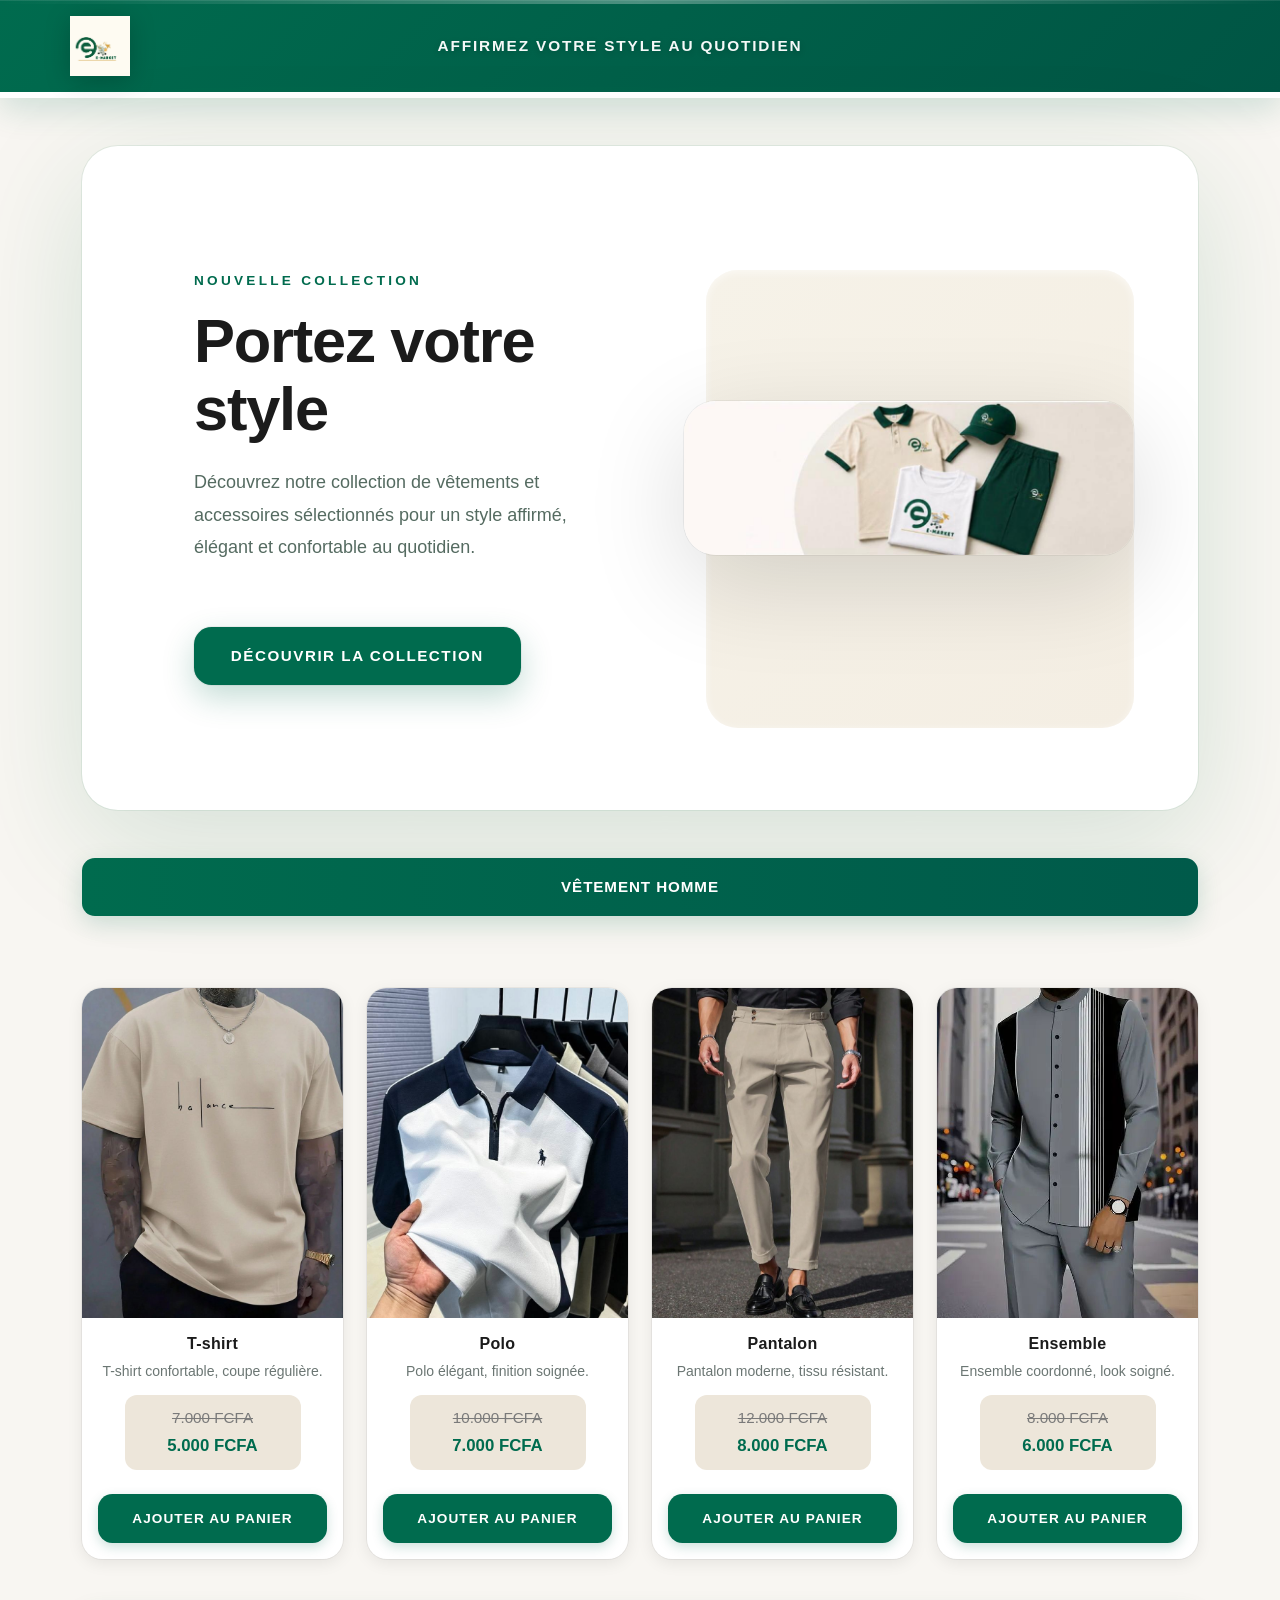
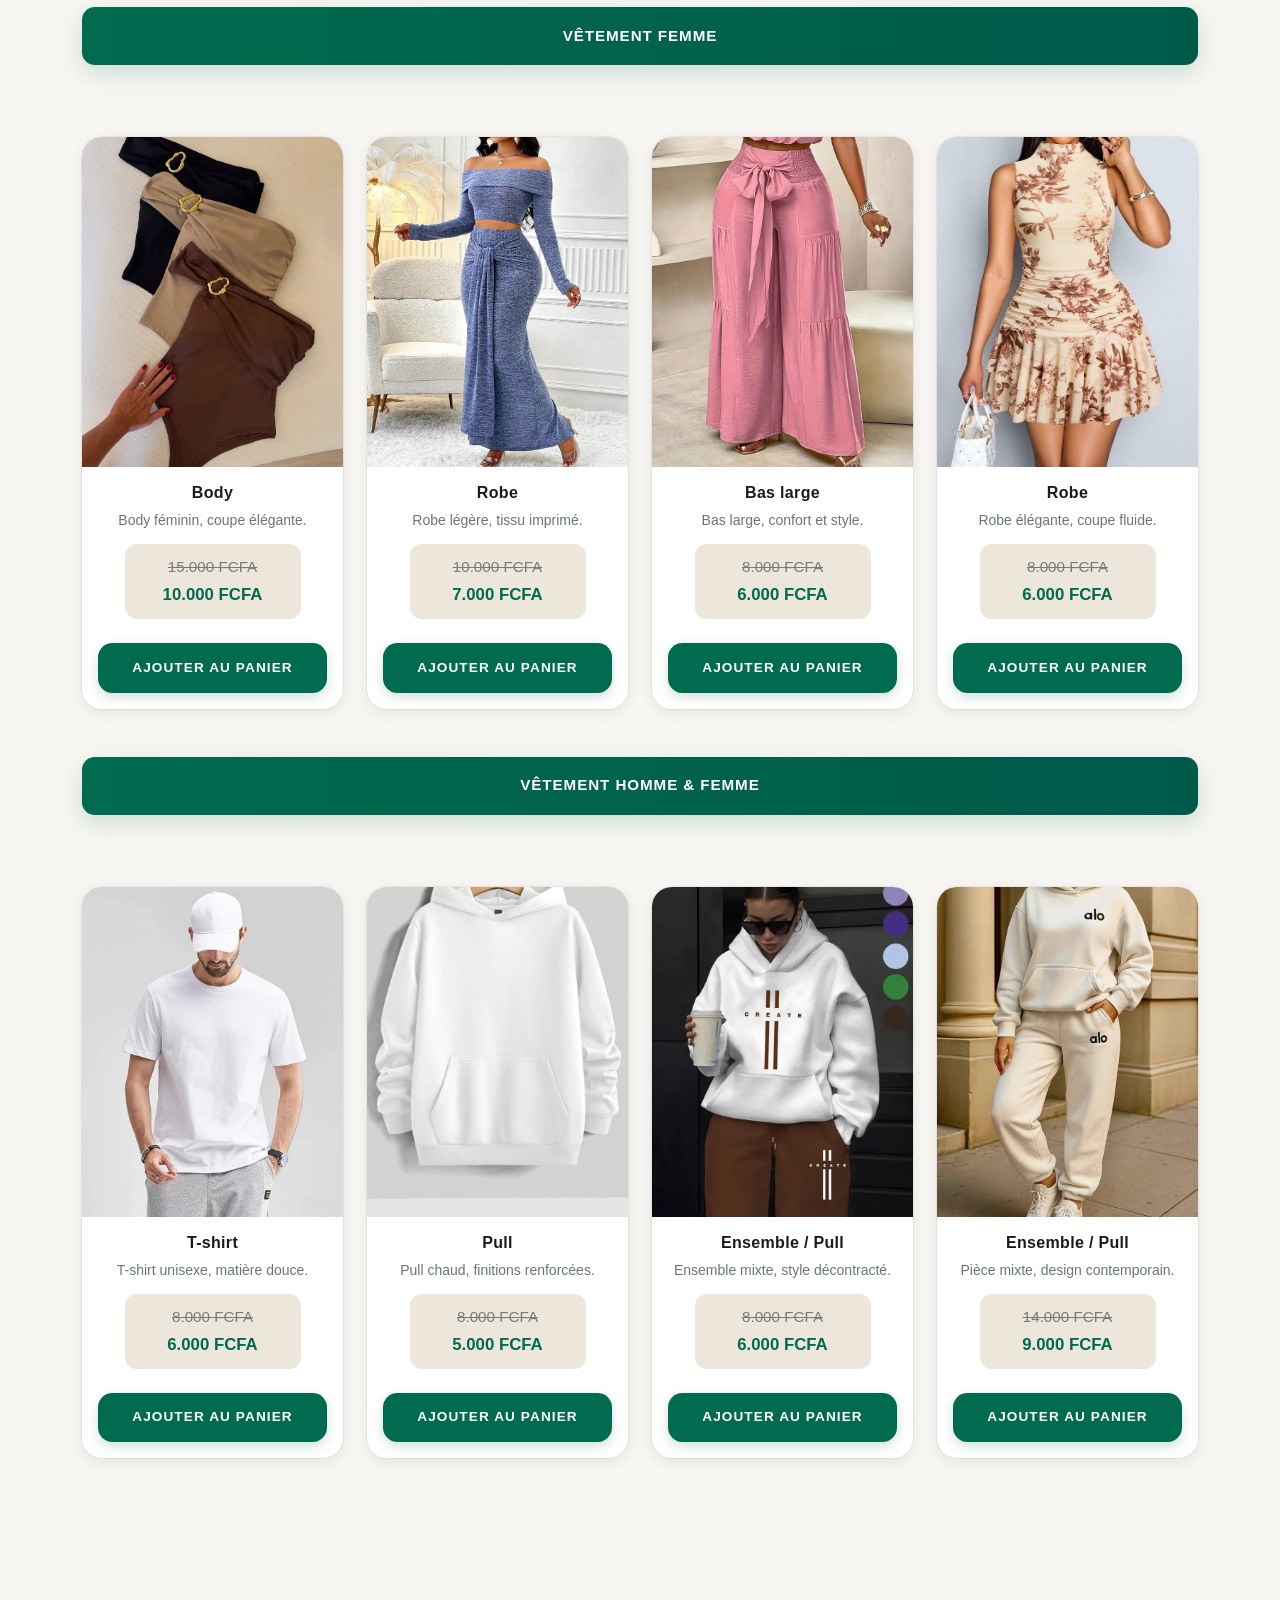
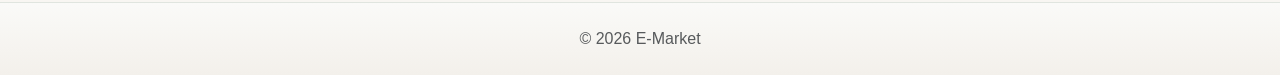
==== index.html @ d2a5f45b "cc" ====
<!doctype html>
<!--
  index.html
  Reproduction fidèle de la maquette — HTML5 + Bootstrap 5 + CSS
  Ne contient pas de JavaScript (contraintes respectées)
-->
<html lang="fr">
<head>
  <meta charset="utf-8" />
  <meta name="viewport" content="width=device-width, initial-scale=1" />
  <title>E-Market — Boutique</title>
  <link href="https://cdn.jsdelivr.net/npm/bootstrap@5.3.2/dist/css/bootstrap.min.css" rel="stylesheet">
  <link rel="stylesheet" href="css/style.css">
</head>
<body>

  <!-- Top banner (bannière supérieure) -->
  <header class="site-header">
    <div class="header-accent" aria-hidden="true"></div>
    <div class="container header-inner d-flex align-items-center justify-content-between">
      <div class="brand-logo">
        <!-- logo placé en haut à gauche -->
        <img src="logo.jpeg" alt="E-Market" class="logo-img">
      </div>
      <div class="header-text">AFFIRMEZ VOTRE STYLE AU QUOTIDIEN</div>
      <div class="header-spacer"></div>
    </div>
  </header>

  <main>
    <!-- HERO SECTION -->
    <section class="hero-section py-5">
      <div class="container">
        <div class="row gx-0 align-items-center justify-content-center">
          <div class="col-12">
            <div class="hero-card position-relative">
              <div class="hero-content p-4 p-lg-5">
                <p class="hero-label">NOUVELLE COLLECTION</p>
                <h1 class="hero-title">Portez votre style</h1>
                <p class="hero-text">Découvrez notre collection de vêtements et accessoires sélectionnés pour un style affirmé, élégant et confortable au quotidien.</p>
                <a href="#collection" class="btn btn-emerald mt-4">DÉCOUVRIR LA COLLECTION</a>
              </div>

              <div class="hero-visual position-relative mt-4 mt-lg-0">
                <div class="hero-circle" aria-hidden="true"></div>
                <img src="assets/hero.jpg" alt="Collection E-Market" class="hero-img img-fluid">
              </div>
            </div>
          </div>
        </div>
      </div>
    </section>

    <!-- PRODUCTS: HOMME -->
    <section id="collection" class="product-section container mb-5">
      <div class="section-title">Vêtement HOMME</div>
      <div class="row g-4 mt-3">
        <!-- product card (repeat for 4 items) -->
        <div class="col-12 col-md-6 col-lg-3">
          <div class="card product-card">
            <img src="assets/homme1-t-shirt.jpg" class="card-img-top" alt="T-shirt">
            <div class="card-body text-center">
              <h6 class="product-name">T-shirt</h6>
              <p class="product-desc">T-shirt confortable, coupe régulière.</p>
              <div class="price-box mx-auto">
                <span class="price-old">7.000 FCFA</span>
                <span class="price-new">5.000 FCFA</span>
              </div>
              <button class="btn btn-add mt-2">AJOUTER AU PANIER</button>
            </div>
          </div>
        </div>

        <div class="col-12 col-md-6 col-lg-3">
          <div class="card product-card">
            <img src="assets/homme4-polo.jpg" class="card-img-top" alt="Polo">
            <div class="card-body text-center">
              <h6 class="product-name">Polo</h6>
              <p class="product-desc">Polo élégant, finition soignée.</p>
              <div class="price-box mx-auto">
                <span class="price-old">10.000 FCFA</span>
                <span class="price-new">7.000 FCFA</span>
              </div>
              <button class="btn btn-add mt-2">AJOUTER AU PANIER</button>
            </div>
          </div>
        </div>

        <div class="col-12 col-md-6 col-lg-3">
          <div class="card product-card">
            <img src="assets/homme5-pantalon.jpg" class="card-img-top" alt="Pantalon">
            <div class="card-body text-center">
              <h6 class="product-name">Pantalon</h6>
              <p class="product-desc">Pantalon moderne, tissu résistant.</p>
              <div class="price-box mx-auto">
                <span class="price-old">12.000 FCFA</span>
                <span class="price-new">8.000 FCFA</span>
              </div>
              <button class="btn btn-add mt-2">AJOUTER AU PANIER</button>
            </div>
          </div>
        </div>

        <div class="col-12 col-md-6 col-lg-3">
          <div class="card product-card">
            <img src="assets/homme3-ensemble.jpg" class="card-img-top" alt="Ensemble">
            <div class="card-body text-center">
              <h6 class="product-name">Ensemble</h6>
              <p class="product-desc">Ensemble coordonné, look soigné.</p>
              <div class="price-box mx-auto">
                <span class="price-old">8.000 FCFA</span>
                <span class="price-new">6.000 FCFA</span>
              </div>
              <button class="btn btn-add mt-2">AJOUTER AU PANIER</button>
            </div>
          </div>
        </div>
      </div>

      <!-- FEMME -->
      <div class="section-title mt-5">Vêtement FEMME</div>
      <div class="row g-4 mt-3">
        <div class="col-12 col-md-6 col-lg-3">
          <div class="card product-card">
            <img src="assets/femme1-body.jpg" class="card-img-top" alt="Body">
            <div class="card-body text-center">
              <h6 class="product-name">Body</h6>
              <p class="product-desc">Body féminin, coupe élégante.</p>
              <div class="price-box mx-auto">
                <span class="price-old">15.000 FCFA</span>
                <span class="price-new">10.000 FCFA</span>
              </div>
              <button class="btn btn-add mt-2">AJOUTER AU PANIER</button>
            </div>
          </div>
        </div>

        <div class="col-12 col-md-6 col-lg-3">
          <div class="card product-card">
            <img src="assets/femme2-robe.jpg" class="card-img-top" alt="Robe">
            <div class="card-body text-center">
              <h6 class="product-name">Robe</h6>
              <p class="product-desc">Robe légère, tissu imprimé.</p>
              <div class="price-box mx-auto">
                <span class="price-old">10.000 FCFA</span>
                <span class="price-new">7.000 FCFA</span>
              </div>
              <button class="btn btn-add mt-2">AJOUTER AU PANIER</button>
            </div>
          </div>
        </div>

        <div class="col-12 col-md-6 col-lg-3">
          <div class="card product-card">
            <img src="assets/femme3-bas-large.jpg" class="card-img-top" alt="Bas large">
            <div class="card-body text-center">
              <h6 class="product-name">Bas large</h6>
              <p class="product-desc">Bas large, confort et style.</p>
              <div class="price-box mx-auto">
                <span class="price-old">8.000 FCFA</span>
                <span class="price-new">6.000 FCFA</span>
              </div>
              <button class="btn btn-add mt-2">AJOUTER AU PANIER</button>
            </div>
          </div>
        </div>

        <div class="col-12 col-md-6 col-lg-3">
          <div class="card product-card">
            <img src="assets/femme7-robe.jpg" class="card-img-top" alt="Robe">
            <div class="card-body text-center">
              <h6 class="product-name">Robe</h6>
              <p class="product-desc">Robe élégante, coupe fluide.</p>
              <div class="price-box mx-auto">
                <span class="price-old">8.000 FCFA</span>
                <span class="price-new">6.000 FCFA</span>
              </div>
              <button class="btn btn-add mt-2">AJOUTER AU PANIER</button>
            </div>
          </div>
        </div>
      </div>

      <!-- HOMME & FEMME -->
      <div class="section-title mt-5">Vêtement HOMME & FEMME</div>
      <div class="row g-4 mt-3 mb-5">
        <div class="col-12 col-md-6 col-lg-3">
          <div class="card product-card">
            <img src="assets/homme6-t-shirt.jpg" class="card-img-top" alt="T-shirt">
            <div class="card-body text-center">
              <h6 class="product-name">T-shirt</h6>
              <p class="product-desc">T-shirt unisexe, matière douce.</p>
              <div class="price-box mx-auto">
                <span class="price-old">8.000 FCFA</span>
                <span class="price-new">6.000 FCFA</span>
              </div>
              <button class="btn btn-add mt-2">AJOUTER AU PANIER</button>
            </div>
          </div>
        </div>

        <div class="col-12 col-md-6 col-lg-3">
          <div class="card product-card">
            <img src="assets/homme2-pull.jpg" class="card-img-top" alt="Pull">
            <div class="card-body text-center">
              <h6 class="product-name">Pull</h6>
              <p class="product-desc">Pull chaud, finitions renforcées.</p>
              <div class="price-box mx-auto">
                <span class="price-old">8.000 FCFA</span>
                <span class="price-new">5.000 FCFA</span>
              </div>
              <button class="btn btn-add mt-2">AJOUTER AU PANIER</button>
            </div>
          </div>
        </div>

        <div class="col-12 col-md-6 col-lg-3">
          <div class="card product-card">
            <img src="assets/femme5-ensemble-pull.jpg" class="card-img-top" alt="Ensemble/pull">
            <div class="card-body text-center">
              <h6 class="product-name">Ensemble / Pull</h6>
              <p class="product-desc">Ensemble mixte, style décontracté.</p>
              <div class="price-box mx-auto">
                <span class="price-old">8.000 FCFA</span>
                <span class="price-new">6.000 FCFA</span>
              </div>
              <button class="btn btn-add mt-2">AJOUTER AU PANIER</button>
            </div>
          </div>
        </div>

        <div class="col-12 col-md-6 col-lg-3">
          <div class="card product-card">
            <img src="assets/femme6-ensemble-pull.jpg" class="card-img-top" alt="Ensemble/pull">
            <div class="card-body text-center">
              <h6 class="product-name">Ensemble / Pull</h6>
              <p class="product-desc">Pièce mixte, design contemporain.</p>
              <div class="price-box mx-auto">
                <span class="price-old">14.000 FCFA</span>
                <span class="price-new">9.000 FCFA</span>
              </div>
              <button class="btn btn-add mt-2">AJOUTER AU PANIER</button>
            </div>
          </div>
        </div>
      </div>
    </section>
  </main>

  <footer class="footer py-4 text-center text-muted">
    © 2026 E-Market
  </footer>

</body>
</html>
---- css/style.css ----
:root {
  /* Palette from maquette */
  --emerald: #006B4E; /* main green */
  --emerald-dark: #00573f;
  --beige: #EDE6DA; /* soft card/beige accents */
  --bg: #F8F6F2; /* page background per spec */
  --text: #1b1b1b;
  --muted: #5a5a5a;
}

* {
  box-sizing: border-box;
}

body {
  margin: 0;
  font-family: "Inter", "Helvetica Neue", Arial, sans-serif;
  background: var(--bg);
  color: var(--text);
  -webkit-font-smoothing: antialiased;
  -moz-osx-font-smoothing: grayscale;
  scroll-behavior: smooth;
}

@keyframes fadeInUp {
  from {
    opacity: 0;
    transform: translateY(20px);
  }
  to {
    opacity: 1;
    transform: translateY(0);
  }
}

@keyframes slideInRight {
  from {
    opacity: 0;
    transform: translateX(-30px);
  }
  to {
    opacity: 1;
    transform: translateX(0);
  }
}

.site-header {
  position: relative;
  background: linear-gradient(135deg, var(--emerald) 0%, #005544 100%);
  border-bottom: 6px solid #fff;
  box-shadow: 0 12px 32px rgba(0, 107, 78, 0.16), inset 0 1px 0 rgba(255, 255, 255, 0.1);
}

.header-accent {
  position: absolute;
  top: 0;
  left: 0;
  right: 0;
  height: 4px;
  background: linear-gradient(90deg, transparent 0%, rgba(255, 255, 255, 0.3) 50%, transparent 100%);
}

.site-header .header-inner {
  height: 100%;
  min-height: 88px;
  padding: 1rem 0;
  animation: slideInRight 0.6s ease-out;
}

.brand-logo {
  flex: 0 0 auto;
  transition: transform 0.3s cubic-bezier(0.4, 0, 0.2, 1);
}

.brand-logo:hover {
  transform: scale(1.08);
}

.brand-logo .logo-img {
  max-height: 60px;
  width: auto;
  display: block;
  filter: drop-shadow(0 4px 12px rgba(0, 0, 0, 0.2));
  transition: filter 0.3s ease-out;
}

.brand-logo:hover .logo-img {
  filter: drop-shadow(0 6px 16px rgba(0, 0, 0, 0.3));
}

.header-text {
  flex: 1 1 auto;
  color: rgba(255, 255, 255, 0.96);
  text-transform: uppercase;
  letter-spacing: 0.12em;
  font-weight: 700;
  font-size: 0.96rem;
  text-align: center;
  text-shadow: 0 2px 6px rgba(0, 0, 0, 0.18);
  animation: fadeIn 0.8s ease-out 0.3s both;
}

@keyframes fadeIn {
  from {
    opacity: 0;
  }
  to {
    opacity: 1;
  }
}

.header-spacer {
  flex: 0 0 100px;
}

.hero-section {
  padding: 7rem 0 4.5rem;
}

.hero-card {
  background: #fff;
  border-radius: 2.25rem;
  box-shadow: 0 32px 120px rgba(15, 107, 63, 0.15), 0 0 0 1px rgba(15, 107, 63, 0.08);
  padding: 4.5rem 4rem;
  display: grid;
  grid-template-columns: 1.05fr 0.95fr;
  gap: 2.5rem;
  align-items: center;
  min-height: 620px;
  overflow: hidden;
  animation: fadeInUp 0.8s ease-out 0.2s both;
}

.hero-label {
  color: var(--emerald);
  font-weight: 800;
  letter-spacing: 0.24em;
  text-transform: uppercase;
  margin-bottom: 1rem;
  font-size: 0.85rem;
}

.hero-title {
  font-size: clamp(3.8rem, 4.8vw, 5.5rem);
  line-height: 1.1;
  margin-bottom: 1.5rem;
  font-weight: 900;
  max-width: 12ch;
  color: var(--text);
  letter-spacing: -0.02em;
}

.hero-text {
  color: #556b61;
  font-size: 1.125rem;
  max-width: 44rem;
  line-height: 1.8;
  margin-bottom: 2.5rem;
  font-weight: 400;
}

.btn-emerald {
  background: var(--emerald);
  border: none;
  color: #fff;
  padding: 1.1rem 2.3rem;
  font-size: 0.95rem;
  border-radius: 1.1rem;
  box-shadow: 0 12px 32px rgba(0, 107, 78, 0.24), 0 0 0 1px rgba(0, 0, 0, 0.05);
  text-transform: uppercase;
  letter-spacing: 0.1em;
  font-weight: 700;
  transition: all 0.3s cubic-bezier(0.4, 0, 0.2, 1);
  cursor: pointer;
}

.btn-emerald:hover {
  background: var(--emerald-dark);
  transform: translateY(-3px);
  box-shadow: 0 18px 48px rgba(0, 107, 78, 0.32);
}

.btn-emerald:active {
  transform: translateY(-1px);
}

.hero-circle {
  position: absolute;
  right: 0;
  top: 10%;
  width: 95%;
  height: 88%;
  border-radius: 2rem;
  background: linear-gradient(135deg, #F6F2E8 0%, #F4EEE3 100%);
  z-index: 1;
  box-shadow: inset 0 2px 8px rgba(255, 255, 255, 0.6);
}

.hero-card > .col-lg-6 {
  position: relative;
  z-index: 2;
}

.hero-content {
  max-width: 560px;
}

.hero-visual {
  position: relative;
  min-height: 520px;
  width: 100%;
  display: flex;
  justify-content: flex-end;
  align-items: center;
}

.hero-img {
  position: relative;
  z-index: 2;
  width: 100%;
  max-width: 680px;
  height: auto;
  border-radius: 2rem;
  object-fit: contain;
  box-shadow: 0 28px 100px rgba(0, 0, 0, 0.14), 0 0 0 1px rgba(0, 0, 0, 0.05);
  transition: transform 0.4s cubic-bezier(0.4, 0, 0.2, 1);
}

.hero-img:hover {
  transform: scale(1.02);
}

@media (max-width: 1199px) {
  .hero-card {
    grid-template-columns: 1fr;
    padding: 3rem 2rem;
    min-height: auto;
  }

  .hero-visual {
    justify-content: center;
    min-height: 420px;
  }

  .hero-img {
    max-width: 100%;
    min-height: 420px;
  }
}

.product-section {
  padding-bottom: 3rem;
}

.section-title {
  display: inline-flex;
  justify-content: center;
  align-items: center;
  width: 100%;
  background: linear-gradient(90deg, var(--emerald) 0%, #005a4a 100%);
  color: #fff;
  padding: 1.1rem 1.5rem;
  font-weight: 800;
  border-radius: 0.8rem;
  margin-bottom: 2rem;
  letter-spacing: 0.06em;
  text-transform: uppercase;
  font-size: 0.95rem;
  box-shadow: 0 8px 24px rgba(0, 107, 78, 0.18);
  animation: fadeInUp 0.6s ease-out 0.3s both;
}

.product-card {
  border: none;
  border-radius: 1.25rem;
  overflow: hidden;
  transition: all 0.4s cubic-bezier(0.4, 0, 0.2, 1);
  box-shadow: 0 4px 16px rgba(0, 0, 0, 0.08), 0 0 0 1px rgba(0, 0, 0, 0.05);
  animation: fadeInUp 0.6s ease-out backwards;
}

.product-card:hover {
  transform: translateY(-8px) scale(1.01);
  box-shadow: 0 16px 48px rgba(0, 107, 78, 0.14);
}

.product-card img {
  width: 100%;
  height: 330px;
  object-fit: cover;
}

.product-body {
  background: #fff;
  padding: 1.2rem 1rem 1.5rem;
}

.product-name {
  font-size: 1rem;
  font-weight: 800;
  letter-spacing: 0.02em;
  margin-bottom: 0.5rem;
  color: var(--text);
}

.product-desc {
  font-size: 0.875rem;
  color: #6b7673;
  margin: 0 0 0.8rem 0;
  line-height: 1.5;
  font-weight: 400;
}

.price-box {
  display: inline-flex;
  flex-direction: column;
  align-items: center;
  gap: 0.2rem;
  background: var(--beige);
  padding: 0.75rem 1rem;
  border-radius: 0.75rem;
  margin: 0 auto 1rem;
  min-width: 11rem;
}

.price-old {
  color: #7a7a7a;
  font-size: 0.95rem;
  text-decoration: line-through;
}

.price-new {
  color: var(--emerald);
  font-size: 1.05rem;
  font-weight: 800;
}

.price-box span {
  display: inline-block;
}

.btn-add {
  width: 100%;
  background: var(--emerald);
  color: #fff;
  border: none;
  padding: 0.9rem 1rem;
  font-size: 0.85rem;
  text-transform: uppercase;
  letter-spacing: 0.08em;
  border-radius: 0.9rem;
  font-weight: 700;
  transition: all 0.3s cubic-bezier(0.4, 0, 0.2, 1);
  cursor: pointer;
  box-shadow: 0 4px 12px rgba(0, 107, 78, 0.2);
}

.btn-add:hover {
  background: var(--emerald-dark);
  transform: translateY(-2px);
  box-shadow: 0 8px 20px rgba(0, 107, 78, 0.28);
}

.btn-add:active {
  transform: translateY(0);
}

.footer {
  background: linear-gradient(180deg, #fafaf8 0%, #f3f0eb 100%);
  color: #7a7a7a;
  border-top: 1px solid rgba(0, 107, 78, 0.08);
  font-weight: 500;
}

@media (max-width: 991px) {
  .hero-card {
    padding: 1.75rem 1.5rem;
    min-height: auto;
  }
  .product-card img {
    height: 280px;
  }
}

@media (max-width: 767px) {
  .hero-section {
    padding: 2.5rem 0;
  }
  .hero-title {
    font-size: 2.8rem;
  }
  .hero-content {
    max-width: 100%;
  }
  .hero-visual {
    min-height: 280px;
  }
  .product-card img {
    height: 220px;
  }
}
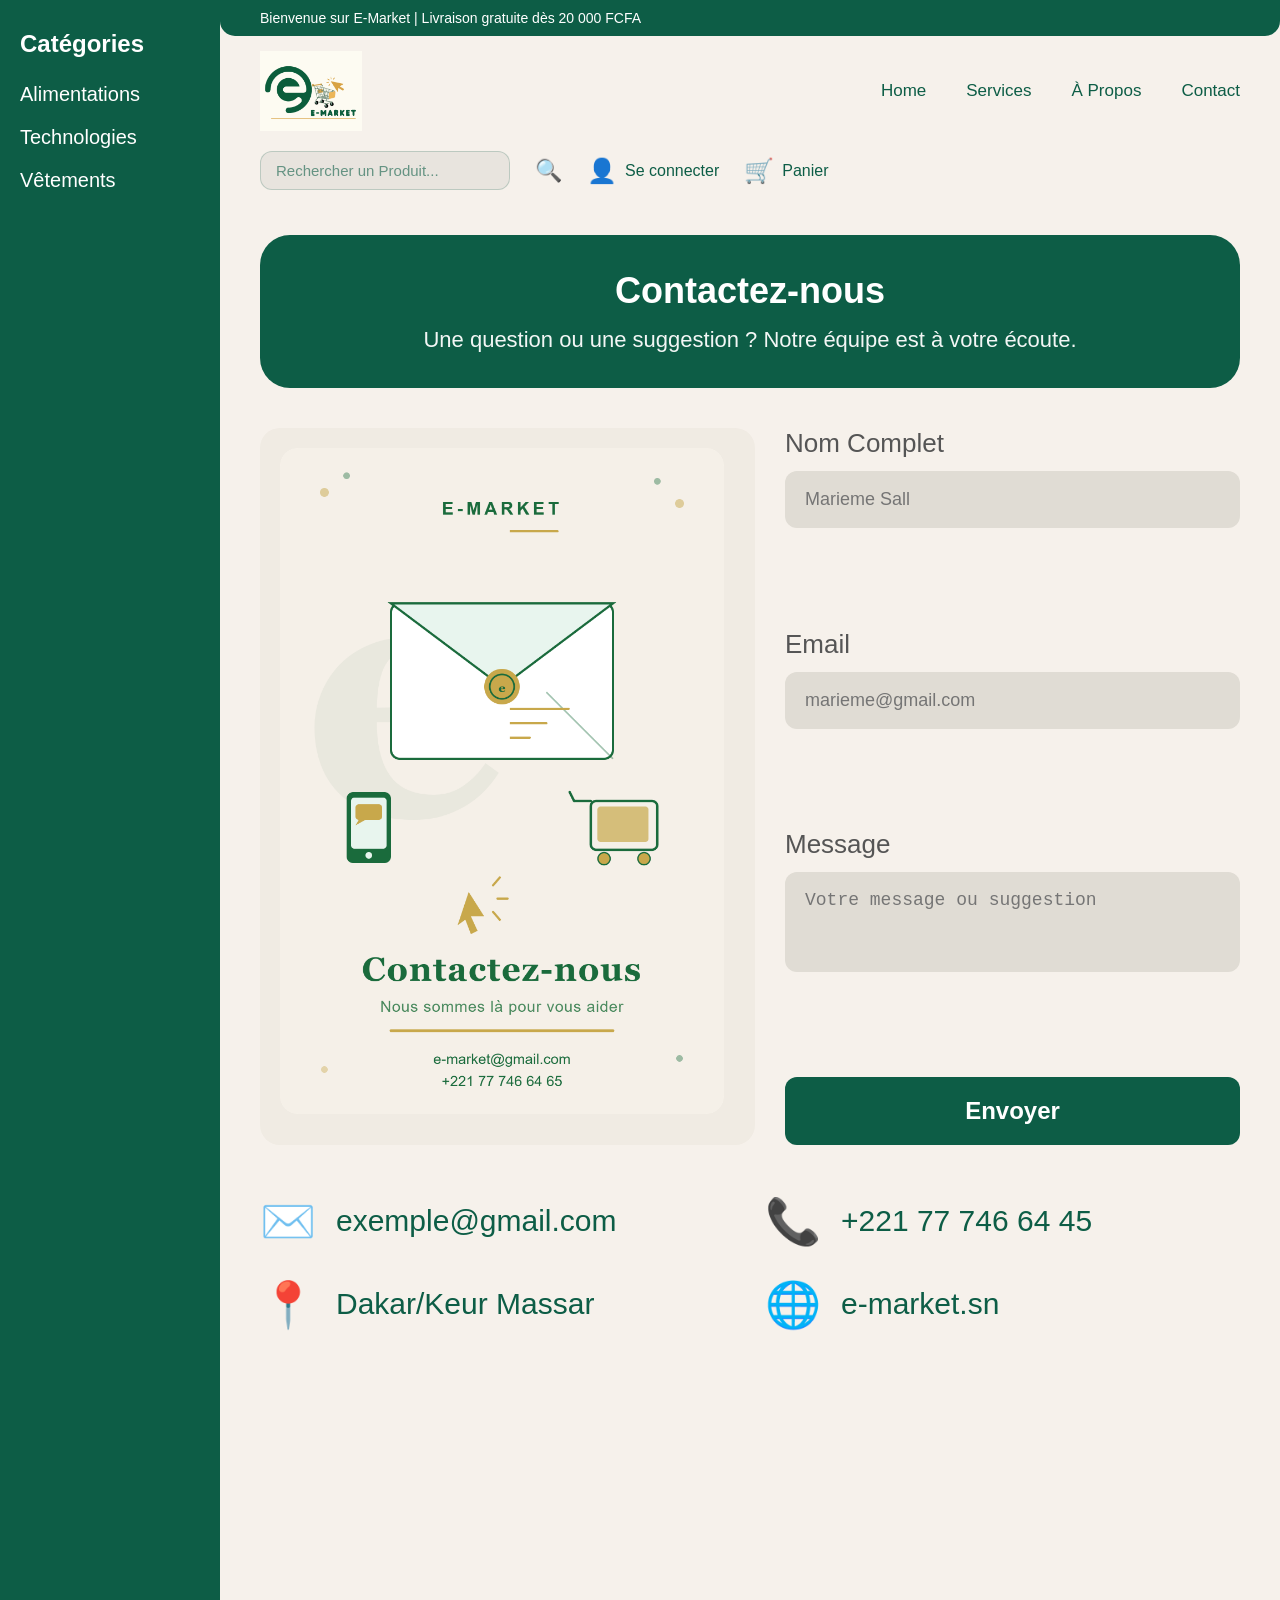
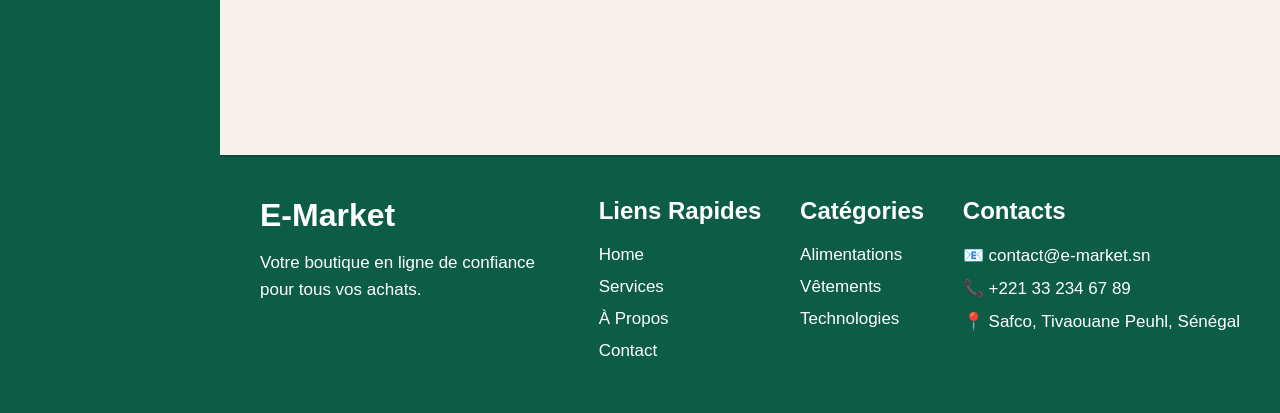
==== commit f7b321b0: "Add files via upload" ====
--- a/index.html
+++ b/index.html
@@ -1,255 +1,145 @@
-<!doctype html>
-<!--
-  index.html
-  Reproduction fidèle de la maquette — HTML5 + Bootstrap 5 + CSS
-  Ne contient pas de JavaScript (contraintes respectées)
--->
-<html lang="fr">
-<head>
-  <meta charset="utf-8" />
-  <meta name="viewport" content="width=device-width, initial-scale=1" />
-  <title>E-Market — Boutique</title>
-  <link href="https://cdn.jsdelivr.net/npm/bootstrap@5.3.2/dist/css/bootstrap.min.css" rel="stylesheet">
-  <link rel="stylesheet" href="css/style.css">
-</head>
-<body>
-
-  <!-- Top banner (bannière supérieure) -->
-  <header class="site-header">
-    <div class="header-accent" aria-hidden="true"></div>
-    <div class="container header-inner d-flex align-items-center justify-content-between">
-      <div class="brand-logo">
-        <!-- logo placé en haut à gauche -->
-        <img src="logo.jpeg" alt="E-Market" class="logo-img">
-      </div>
-      <div class="header-text">AFFIRMEZ VOTRE STYLE AU QUOTIDIEN</div>
-      <div class="header-spacer"></div>
-    </div>
-  </header>
-
-  <main>
-    <!-- HERO SECTION -->
-    <section class="hero-section py-5">
-      <div class="container">
-        <div class="row gx-0 align-items-center justify-content-center">
-          <div class="col-12">
-            <div class="hero-card position-relative">
-              <div class="hero-content p-4 p-lg-5">
-                <p class="hero-label">NOUVELLE COLLECTION</p>
-                <h1 class="hero-title">Portez votre style</h1>
-                <p class="hero-text">Découvrez notre collection de vêtements et accessoires sélectionnés pour un style affirmé, élégant et confortable au quotidien.</p>
-                <a href="#collection" class="btn btn-emerald mt-4">DÉCOUVRIR LA COLLECTION</a>
-              </div>
-
-              <div class="hero-visual position-relative mt-4 mt-lg-0">
-                <div class="hero-circle" aria-hidden="true"></div>
-                <img src="assets/hero.jpg" alt="Collection E-Market" class="hero-img img-fluid">
-              </div>
-            </div>
-          </div>
-        </div>
-      </div>
-    </section>
-
-    <!-- PRODUCTS: HOMME -->
-    <section id="collection" class="product-section container mb-5">
-      <div class="section-title">Vêtement HOMME</div>
-      <div class="row g-4 mt-3">
-        <!-- product card (repeat for 4 items) -->
-        <div class="col-12 col-md-6 col-lg-3">
-          <div class="card product-card">
-            <img src="assets/homme1-t-shirt.jpg" class="card-img-top" alt="T-shirt">
-            <div class="card-body text-center">
-              <h6 class="product-name">T-shirt</h6>
-              <p class="product-desc">T-shirt confortable, coupe régulière.</p>
-              <div class="price-box mx-auto">
-                <span class="price-old">7.000 FCFA</span>
-                <span class="price-new">5.000 FCFA</span>
-              </div>
-              <button class="btn btn-add mt-2">AJOUTER AU PANIER</button>
-            </div>
-          </div>
-        </div>
-
-        <div class="col-12 col-md-6 col-lg-3">
-          <div class="card product-card">
-            <img src="assets/homme4-polo.jpg" class="card-img-top" alt="Polo">
-            <div class="card-body text-center">
-              <h6 class="product-name">Polo</h6>
-              <p class="product-desc">Polo élégant, finition soignée.</p>
-              <div class="price-box mx-auto">
-                <span class="price-old">10.000 FCFA</span>
-                <span class="price-new">7.000 FCFA</span>
-              </div>
-              <button class="btn btn-add mt-2">AJOUTER AU PANIER</button>
-            </div>
-          </div>
-        </div>
-
-        <div class="col-12 col-md-6 col-lg-3">
-          <div class="card product-card">
-            <img src="assets/homme5-pantalon.jpg" class="card-img-top" alt="Pantalon">
-            <div class="card-body text-center">
-              <h6 class="product-name">Pantalon</h6>
-              <p class="product-desc">Pantalon moderne, tissu résistant.</p>
-              <div class="price-box mx-auto">
-                <span class="price-old">12.000 FCFA</span>
-                <span class="price-new">8.000 FCFA</span>
-              </div>
-              <button class="btn btn-add mt-2">AJOUTER AU PANIER</button>
-            </div>
-          </div>
-        </div>
-
-        <div class="col-12 col-md-6 col-lg-3">
-          <div class="card product-card">
-            <img src="assets/homme3-ensemble.jpg" class="card-img-top" alt="Ensemble">
-            <div class="card-body text-center">
-              <h6 class="product-name">Ensemble</h6>
-              <p class="product-desc">Ensemble coordonné, look soigné.</p>
-              <div class="price-box mx-auto">
-                <span class="price-old">8.000 FCFA</span>
-                <span class="price-new">6.000 FCFA</span>
-              </div>
-              <button class="btn btn-add mt-2">AJOUTER AU PANIER</button>
-            </div>
-          </div>
-        </div>
-      </div>
-
-      <!-- FEMME -->
-      <div class="section-title mt-5">Vêtement FEMME</div>
-      <div class="row g-4 mt-3">
-        <div class="col-12 col-md-6 col-lg-3">
-          <div class="card product-card">
-            <img src="assets/femme1-body.jpg" class="card-img-top" alt="Body">
-            <div class="card-body text-center">
-              <h6 class="product-name">Body</h6>
-              <p class="product-desc">Body féminin, coupe élégante.</p>
-              <div class="price-box mx-auto">
-                <span class="price-old">15.000 FCFA</span>
-                <span class="price-new">10.000 FCFA</span>
-              </div>
-              <button class="btn btn-add mt-2">AJOUTER AU PANIER</button>
-            </div>
-          </div>
-        </div>
-
-        <div class="col-12 col-md-6 col-lg-3">
-          <div class="card product-card">
-            <img src="assets/femme2-robe.jpg" class="card-img-top" alt="Robe">
-            <div class="card-body text-center">
-              <h6 class="product-name">Robe</h6>
-              <p class="product-desc">Robe légère, tissu imprimé.</p>
-              <div class="price-box mx-auto">
-                <span class="price-old">10.000 FCFA</span>
-                <span class="price-new">7.000 FCFA</span>
-              </div>
-              <button class="btn btn-add mt-2">AJOUTER AU PANIER</button>
-            </div>
-          </div>
-        </div>
-
-        <div class="col-12 col-md-6 col-lg-3">
-          <div class="card product-card">
-            <img src="assets/femme3-bas-large.jpg" class="card-img-top" alt="Bas large">
-            <div class="card-body text-center">
-              <h6 class="product-name">Bas large</h6>
-              <p class="product-desc">Bas large, confort et style.</p>
-              <div class="price-box mx-auto">
-                <span class="price-old">8.000 FCFA</span>
-                <span class="price-new">6.000 FCFA</span>
-              </div>
-              <button class="btn btn-add mt-2">AJOUTER AU PANIER</button>
-            </div>
-          </div>
-        </div>
-
-        <div class="col-12 col-md-6 col-lg-3">
-          <div class="card product-card">
-            <img src="assets/femme7-robe.jpg" class="card-img-top" alt="Robe">
-            <div class="card-body text-center">
-              <h6 class="product-name">Robe</h6>
-              <p class="product-desc">Robe élégante, coupe fluide.</p>
-              <div class="price-box mx-auto">
-                <span class="price-old">8.000 FCFA</span>
-                <span class="price-new">6.000 FCFA</span>
-              </div>
-              <button class="btn btn-add mt-2">AJOUTER AU PANIER</button>
-            </div>
-          </div>
-        </div>
-      </div>
-
-      <!-- HOMME & FEMME -->
-      <div class="section-title mt-5">Vêtement HOMME & FEMME</div>
-      <div class="row g-4 mt-3 mb-5">
-        <div class="col-12 col-md-6 col-lg-3">
-          <div class="card product-card">
-            <img src="assets/homme6-t-shirt.jpg" class="card-img-top" alt="T-shirt">
-            <div class="card-body text-center">
-              <h6 class="product-name">T-shirt</h6>
-              <p class="product-desc">T-shirt unisexe, matière douce.</p>
-              <div class="price-box mx-auto">
-                <span class="price-old">8.000 FCFA</span>
-                <span class="price-new">6.000 FCFA</span>
-              </div>
-              <button class="btn btn-add mt-2">AJOUTER AU PANIER</button>
-            </div>
-          </div>
-        </div>
-
-        <div class="col-12 col-md-6 col-lg-3">
-          <div class="card product-card">
-            <img src="assets/homme2-pull.jpg" class="card-img-top" alt="Pull">
-            <div class="card-body text-center">
-              <h6 class="product-name">Pull</h6>
-              <p class="product-desc">Pull chaud, finitions renforcées.</p>
-              <div class="price-box mx-auto">
-                <span class="price-old">8.000 FCFA</span>
-                <span class="price-new">5.000 FCFA</span>
-              </div>
-              <button class="btn btn-add mt-2">AJOUTER AU PANIER</button>
-            </div>
-          </div>
-        </div>
-
-        <div class="col-12 col-md-6 col-lg-3">
-          <div class="card product-card">
-            <img src="assets/femme5-ensemble-pull.jpg" class="card-img-top" alt="Ensemble/pull">
-            <div class="card-body text-center">
-              <h6 class="product-name">Ensemble / Pull</h6>
-              <p class="product-desc">Ensemble mixte, style décontracté.</p>
-              <div class="price-box mx-auto">
-                <span class="price-old">8.000 FCFA</span>
-                <span class="price-new">6.000 FCFA</span>
-              </div>
-              <button class="btn btn-add mt-2">AJOUTER AU PANIER</button>
-            </div>
-          </div>
-        </div>
-
-        <div class="col-12 col-md-6 col-lg-3">
-          <div class="card product-card">
-            <img src="assets/femme6-ensemble-pull.jpg" class="card-img-top" alt="Ensemble/pull">
-            <div class="card-body text-center">
-              <h6 class="product-name">Ensemble / Pull</h6>
-              <p class="product-desc">Pièce mixte, design contemporain.</p>
-              <div class="price-box mx-auto">
-                <span class="price-old">14.000 FCFA</span>
-                <span class="price-new">9.000 FCFA</span>
-              </div>
-              <button class="btn btn-add mt-2">AJOUTER AU PANIER</button>
-            </div>
-          </div>
-        </div>
-      </div>
-    </section>
-  </main>
-
-  <footer class="footer py-4 text-center text-muted">
-    © 2026 E-Market
-  </footer>
-
-</body>
-</html>
+<!DOCTYPE html>
+<html lang="fr">
+<head>
+    <meta charset="UTF-8">
+    <meta name="viewport" content="width=device-width, initial-scale=1.0">
+    <title>E-Market - Contactez-nous</title>
+    <link rel="stylesheet" href="style.css">
+</head>
+<body>
+    <div class="wrapper">
+        <div class="sidebar">
+            <h2>Catégories</h2>
+            <ul>
+                <li>Alimentations</li>
+                <li>Technologies</li>
+                <li>Vêtements</li>
+            </ul>
+        </div>
+        <div class="main-container">
+            <header class="header">
+                <div class="top-bar">
+                    <p>Bienvenue sur E-Market | Livraison gratuite dès 20 000 FCFA</p>
+                </div>
+                <nav class="navbar">
+                    <div class="logo">
+                        <img src="E-Market(1).png" alt="E-Market Logo">
+                    </div>
+                    <ul class="nav-links">
+                        <li><a href="#">Home</a></li>
+                        <li><a href="#">Services</a></li>
+                        <li><a href="#">À Propos</a></li>
+                        <li><a href="#">Contact</a></li>
+                    </ul>
+                    <div class="nav-actions">
+                        <div class="search-box">
+                            <input type="text" placeholder="Rechercher un Produit..." class="search-input">
+                        </div>
+                        <span class="search-icon-separate">🔍</span>
+                        <div class="nav-item">
+                            <span class="nav-icon">👤</span>
+                            <a href="#">Se connecter</a>
+                        </div>
+                        <div class="nav-item">
+                            <span class="nav-icon">🛒</span>
+                            <a href="#">Panier</a>
+                        </div>
+                    </div>
+                </nav>
+            </header>
+            <main class="main-content">
+                <div class="contact-header">
+                    <h1>Contactez-nous</h1>
+                    <p>Une question ou une suggestion ? Notre équipe est à votre écoute.</p>
+                </div>
+                <div class="contact-wrapper">
+                    <div class="contact-content">
+                        <div class="contact-card">
+                            <img src="emarket_contact_v1_portrait.png" alt="Illustration Contact" class="contact-illustration">
+                        </div>
+                        <div class="contact-form">
+                            <form>
+                                <div class="form-group">
+                                    <label>Nom Complet</label>
+                                    <input type="text" placeholder="Marieme Sall">
+                                </div>
+                                <div class="form-group">
+                                    <label>Email</label>
+                                    <input type="email" placeholder="marieme@gmail.com">
+                                </div>
+                                <div class="form-group">
+                                    <label>Message</label>
+                                    <textarea placeholder="Votre message ou suggestion"></textarea>
+                                </div>
+                                <button type="submit" class="submit-btn">Envoyer</button>
+                            </form>
+                        </div>
+                    </div>
+                    <div class="contact-info">
+                        <div class="info-item">
+                            <span class="info-icon">✉️</span>
+                            <span>exemple@gmail.com</span>
+                        </div>
+                        <div class="info-item">
+                            <span class="info-icon">📞</span>
+                            <span>+221 77 746 64 45</span>
+                        </div>
+                        <div class="info-item">
+                            <span class="info-icon">📍</span>
+                            <span>Dakar/Keur Massar</span>
+                        </div>
+                        <div class="info-item">
+                            <span class="info-icon">🌐</span>
+                            <span>e-market.sn</span>
+                        </div>
+                    </div>
+                    <div class="map-section">
+                        <iframe 
+                            src="https://www.google.com/maps/embed?pb=!1m18!1m12!1m3!1d3857.518273822822!2d-17.38556968516457!3d14.749391489685228!2m3!1f0!2f0!3f0!3m2!1i1024!2i768!4f13.1!3m3!1m2!1s0xec16ef032f54c53%3A0xa2969f1b999a63e2!2sKeur%20Massar%2C%20S%C3%A9n%C3%A9gal!5e0!3m2!1sfr!2s!4v1687432000000!5m2!1sfr!2s"
+                            width="100%" 
+                            height="350" 
+                            style="border:0;" 
+                            allowfullscreen="" 
+                            loading="lazy"
+                            referrerpolicy="no-referrer-when-downgrade">
+                        </iframe>
+                    </div>
+                </div>
+            </main>
+            <footer class="footer">
+                <div class="footer-content">
+                    <div class="footer-section">
+                        <h3>E-Market</h3>
+                        <p>Votre boutique en ligne de confiance pour tous vos achats.</p>
+                    </div>
+                    <div class="footer-section">
+                        <h4>Liens Rapides</h4>
+                        <ul>
+                            <li><a href="#">Home</a></li>
+                            <li><a href="#">Services</a></li>
+                            <li><a href="#">À Propos</a></li>
+                            <li><a href="#">Contact</a></li>
+                        </ul>
+                    </div>
+                    <div class="footer-section">
+                        <h4>Catégories</h4>
+                        <ul>
+                            <li><a href="#">Alimentations</a></li>
+                            <li><a href="#">Vêtements</a></li>
+                            <li><a href="#">Technologies</a></li>
+                        </ul>
+                    </div>
+                    <div class="footer-section">
+                        <h4>Contacts</h4>
+                        <ul>
+                            <li>📧 contact@e-market.sn</li>
+                            <li>📞 +221 33 234 67 89</li>
+                            <li>📍 Safco, Tivaouane Peuhl, Sénégal</li>
+                        </ul>
+                    </div>
+                </div>
+            </footer>
+        </div>
+    </div>
+</body>
+</html>
--- a/style.css
+++ b/style.css
@@ -0,0 +1,427 @@
+* {
+    margin: 0;
+    padding: 0;
+    box-sizing: border-box;
+}
+
+body {
+    font-family: 'Segoe UI', Tahoma, Geneva, Verdana, sans-serif;
+    background-color: #F6F1EB;
+    color: #333;
+}
+
+.wrapper {
+    display: flex;
+    min-height: 100vh;
+}
+
+.sidebar {
+    width: 220px;
+    background-color: #0D5D46;
+    color: white;
+    padding: 30px 20px;
+}
+
+.sidebar h2 {
+    margin-bottom: 25px;
+    font-size: 24px;
+    font-weight: 600;
+}
+
+.sidebar ul {
+    list-style: none;
+}
+
+.sidebar ul li {
+    margin-bottom: 20px;
+    font-size: 20px;
+    cursor: pointer;
+    font-weight: 500;
+}
+
+.main-container {
+    flex: 1;
+    display: flex;
+    flex-direction: column;
+}
+
+.header {
+    background-color: #F6F1EB;
+}
+
+.top-bar {
+    background-color: #0D5D46;
+    padding: 10px 40px;
+    color: white;
+    border-radius: 0 0 15px 15px;
+}
+
+.top-bar p {
+    font-size: 14px;
+}
+
+.navbar {
+    display: flex;
+    align-items: center;
+    justify-content: space-between;
+    padding: 15px 40px;
+    flex-wrap: wrap;
+    gap: 20px;
+}
+
+.logo {
+    display: flex;
+    align-items: center;
+}
+
+.logo img {
+    height: 80px;
+}
+
+.nav-links {
+    display: flex;
+    list-style: none;
+    gap: 40px;
+    flex-wrap: wrap;
+    align-items: center;
+}
+
+.nav-links a {
+    text-decoration: none;
+    color: #0D5D46;
+    font-size: 17px;
+    font-weight: 500;
+}
+
+.nav-actions {
+    display: flex;
+    align-items: center;
+    gap: 25px;
+    flex-wrap: wrap;
+}
+
+.search-box {
+    display: flex;
+    align-items: center;
+}
+
+.search-input {
+    padding: 10px 15px;
+    border: 1px solid rgba(13, 93, 70, 0.2);
+    border-radius: 12px;
+    background-color: #e8e4de;
+    color: #0D5D46;
+    font-size: 15px;
+    width: 250px;
+}
+
+.search-input::placeholder {
+    color: rgba(13, 93, 70, 0.6);
+}
+
+.search-icon-separate {
+    color: #0D5D46;
+    font-size: 22px;
+    cursor: pointer;
+}
+
+.nav-item {
+    display: flex;
+    align-items: center;
+    gap: 8px;
+}
+
+.nav-icon {
+    font-size: 24px;
+}
+
+.nav-item a {
+    text-decoration: none;
+    color: #0D5D46;
+    font-size: 16px;
+    font-weight: 500;
+}
+
+.main-content {
+    padding: 30px 40px;
+    flex: 1;
+}
+
+.contact-header {
+    text-align: center;
+    background-color: #0D5D46;
+    color: white;
+    padding: 35px;
+    border-radius: 30px;
+    margin-bottom: 40px;
+}
+
+.contact-header h1 {
+    font-size: 36px;
+    margin-bottom: 15px;
+    font-weight: 700;
+}
+
+.contact-header p {
+    font-size: 22px;
+    opacity: 0.95;
+}
+
+.contact-wrapper {
+    max-width: 1200px;
+    margin: 0 auto;
+}
+
+.contact-content {
+    display: flex;
+    gap: 30px;
+    margin-bottom: 50px;
+    align-items: stretch;
+}
+
+.contact-card {
+    flex: 1;
+    background-color: #f0ebe3;
+    border-radius: 20px;
+    padding: 20px;
+    display: flex;
+}
+
+.contact-illustration {
+    width: 100%;
+    height: 100%;
+    object-fit: cover;
+    border-radius: 15px;
+}
+
+.contact-form {
+    flex: 1;
+    display: flex;
+    flex-direction: column;
+}
+
+.contact-form form {
+    height: 100%;
+    display: flex;
+    flex-direction: column;
+    justify-content: space-between;
+}
+
+.form-group {
+    margin-bottom: 20px;
+}
+
+.form-group label {
+    display: block;
+    margin-bottom: 12px;
+    font-size: 26px;
+    color: #555;
+    font-weight: 500;
+}
+
+.form-group input,
+.form-group textarea {
+    width: 100%;
+    padding: 18px 20px;
+    border: none;
+    border-radius: 12px;
+    font-size: 18px;
+    background-color: #e0dcd4;
+}
+
+.form-group textarea {
+    min-height: 100px;
+    resize: none;
+}
+
+.submit-btn {
+    width: 100%;
+    padding: 20px;
+    background-color: #0D5D46;
+    color: white;
+    border: none;
+    border-radius: 12px;
+    font-size: 24px;
+    cursor: pointer;
+    font-weight: 700;
+    transition: background 0.3s;
+}
+
+.submit-btn:hover {
+    background-color: #0a4a38;
+}
+
+.contact-info {
+    display: grid;
+    grid-template-columns: repeat(2, 1fr);
+    gap: 30px;
+    margin-bottom: 40px;
+}
+
+.info-item {
+    display: flex;
+    align-items: center;
+    gap: 20px;
+    font-size: 30px;
+    color: #0D5D46;
+}
+
+.info-icon {
+    font-size: 45px;
+}
+
+.map-section {
+    margin-bottom: 0;
+}
+
+.footer {
+    background-color: #0D5D46;
+    color: white;
+    padding: 40px;
+    border-top: 2px solid #0a4a38;
+}
+
+.footer-content {
+    display: flex;
+    justify-content: space-between;
+    gap: 30px;
+    flex-wrap: wrap;
+    max-width: 1400px;
+    margin: 0 auto;
+}
+
+.footer-section h3 {
+    font-size: 32px;
+    margin-bottom: 15px;
+    font-weight: 700;
+}
+
+.footer-section h4 {
+    font-size: 24px;
+    margin-bottom: 20px;
+    font-weight: 600;
+}
+
+.footer-section p {
+    font-size: 17px;
+    line-height: 1.6;
+    max-width: 300px;
+}
+
+.footer-section ul {
+    list-style: none;
+}
+
+.footer-section ul li {
+    margin-bottom: 12px;
+    font-size: 17px;
+}
+
+.footer-section ul li a {
+    color: white;
+    text-decoration: none;
+}
+
+@media (max-width: 1200px) {
+    .contact-content {
+        flex-direction: column;
+        align-items: center;
+    }
+    
+    .contact-card {
+        width: 100%;
+        max-width: 600px;
+    }
+    
+    .contact-form {
+        width: 100%;
+    }
+}
+
+@media (max-width: 1024px) {
+    .contact-info {
+        grid-template-columns: 1fr;
+    }
+}
+
+@media (max-width: 900px) {
+    .wrapper {
+        flex-direction: column;
+    }
+    
+    .sidebar {
+        width: 100%;
+        padding: 20px;
+    }
+    
+    .sidebar ul {
+        display: flex;
+        gap: 20px;
+        flex-wrap: wrap;
+    }
+    
+    .navbar {
+        flex-direction: column;
+        align-items: flex-start;
+    }
+    
+    .nav-links {
+        width: 100%;
+        justify-content: center;
+    }
+    
+    .nav-actions {
+        width: 100%;
+        justify-content: center;
+    }
+    
+    .footer-content {
+        flex-direction: column;
+    }
+}
+
+@media (max-width: 600px) {
+    .top-bar {
+        padding: 10px 20px;
+    }
+    
+    .navbar {
+        padding: 15px 20px;
+    }
+    
+    .main-content {
+        padding: 20px;
+    }
+    
+    .logo img {
+        height: 60px;
+    }
+    
+    .search-input {
+        width: 100%;
+    }
+    
+    .contact-header {
+        padding: 25px;
+    }
+    
+    .contact-header h1 {
+        font-size: 28px;
+    }
+    
+    .contact-header p {
+        font-size: 18px;
+    }
+    
+    .form-group label {
+        font-size: 20px;
+    }
+    
+    .info-item {
+        font-size: 22px;
+    }
+    
+    .info-icon {
+        font-size: 35px;
+    }
+}
